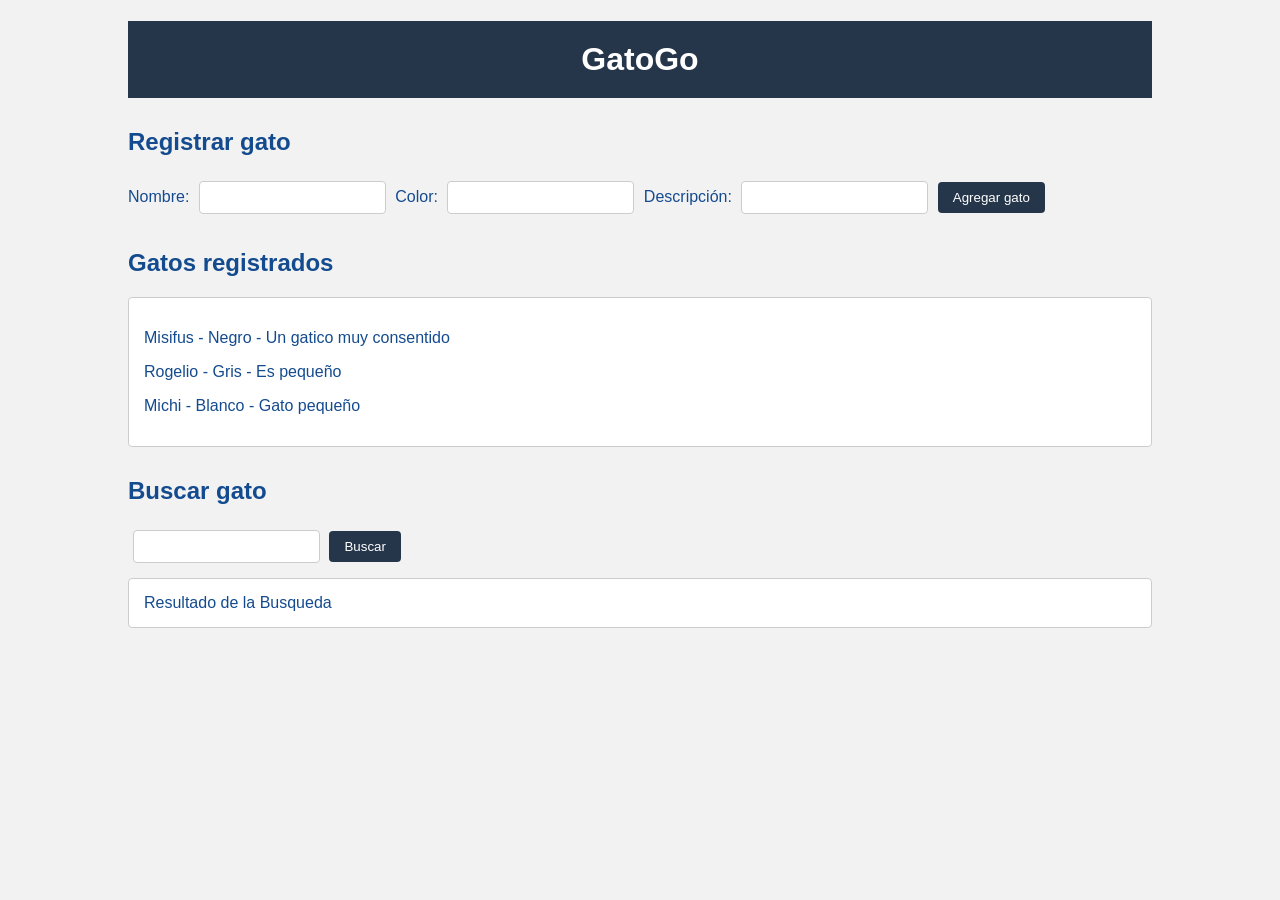
==== index.html @ 8013c33c "Se creo el index, los estilos, y se ingresaron los primeros gatos" ====
<!DOCTYPE html>
<html lang="es">
<head>
    <meta charset="UTF-8">
    <meta name="viewport" content="width=device-width, initial-scale=1.0">
    <title>GatoGo</title>
    <link rel="stylesheet" href="style.css">
</head>
<body>
    <h1> GatoGo</h1>

    <!--FORMULARIO PARA REGISTRAR UN GATO -->

    <h2>Registrar gato</h2>
    <label>Nombre:</label>
    <input type="text" id="nombreGato">

    <label>Color:</label>
    <input type="text" id="colorGato">

    <label>Descripción:</label>
    <input type="text" id="descripcionGato">

    <button id="btnAgregar">Agregar gato</button>


    <!-- RESULTADOS -->

    <h2>Gatos registrados</h2>
    <div id="resultadoRegistro">Registros </div>


    <!-- BUSCAR GATO -->

    <h2>Buscar gato</h2>
    <input type="text" id="buscarGato">
    <button id="btnBuscar">Buscar</button>
    <div id="resultadoBusqueda">
        Resultado de la Busqueda
    </div>


    <script src="gatogo.js"></script>
</body>
</html>
---- style.css ----
body {
    font-family: Arial, sans-serif;
    background-color: #f2f2f2;
    color: #144b8f;
    width: 80%;
    margin: 0 auto;
}

h1 {
    background-color: #26364a;
    color: white;
    text-align: center;
    padding: 20px;
}

h2 {
    margin-top: 30px;
}


input {
    padding: 8px;
    margin: 5px;
    border: 1px solid #ccc;
    border-radius: 4px;
}

button {
    padding: 8px 15px;
    background-color: #26364a;
    color: white;
    border: none;
    border-radius: 4px;
}


#resultadoBusqueda, #resultadoRegistro {
    background-color: white;
    padding: 15px;
    margin-top: 10px;
    border: 1px solid #ccc;
    border-radius: 4px;
}
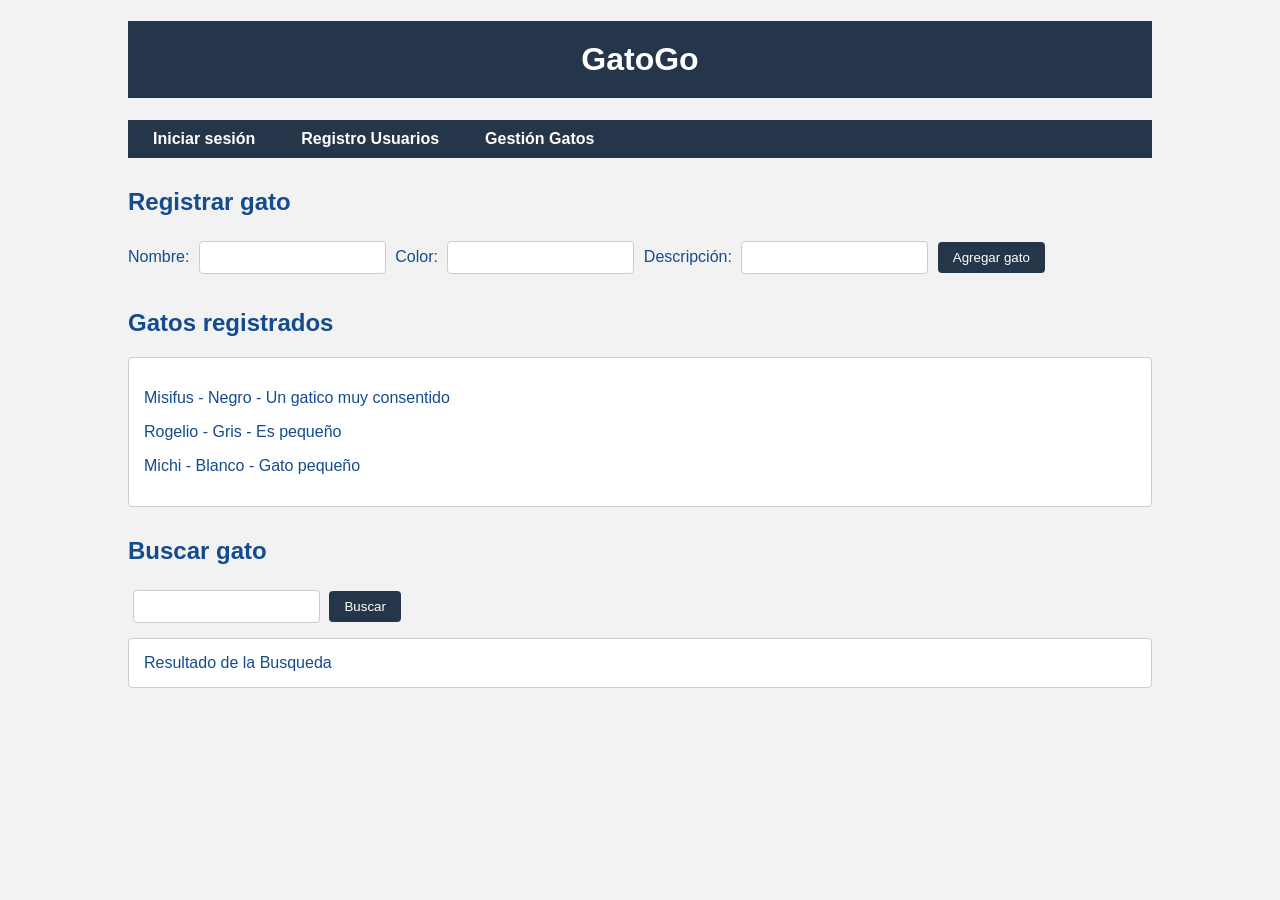
==== commit 229cd821: "Creacion Registro Usuarios" ====
--- a/index.html
+++ b/index.html
@@ -1,45 +1,48 @@
-<!DOCTYPE html>
+<!doctype html>
 <html lang="es">
-<head>
-    <meta charset="UTF-8">
-    <meta name="viewport" content="width=device-width, initial-scale=1.0">
+  <head>
+    <meta charset="UTF-8" />
+    <meta name="viewport" content="width=device-width, initial-scale=1.0" />
     <title>GatoGo</title>
-    <link rel="stylesheet" href="style.css">
-</head>
-<body>
-    <h1> GatoGo</h1>
+    <link rel="stylesheet" href="style.css" />
+    <link rel="html" href="Registro.html">
+  </head>
+  <body>
+    <h1>GatoGo</h1>
 
     <!--FORMULARIO PARA REGISTRAR UN GATO -->
+    <nav class="menu">
+      <ul>
+        <li><a href="#">Iniciar sesión</a></li>
+        <li><a href="Registro.html">Registro Usuarios</a></li>
+        <li><a href="#">Gestión Gatos</a></li>
+      </ul>
+    </nav>
 
     <h2>Registrar gato</h2>
     <label>Nombre:</label>
-    <input type="text" id="nombreGato">
+    <input type="text" id="nombreGato" />
 
     <label>Color:</label>
-    <input type="text" id="colorGato">
+    <input type="text" id="colorGato" />
 
     <label>Descripción:</label>
-    <input type="text" id="descripcionGato">
+    <input type="text" id="descripcionGato" />
 
     <button id="btnAgregar">Agregar gato</button>
-
 
     <!-- RESULTADOS -->
 
     <h2>Gatos registrados</h2>
-    <div id="resultadoRegistro">Registros </div>
-
+    <div id="resultadoRegistro">Registros</div>
 
     <!-- BUSCAR GATO -->
 
     <h2>Buscar gato</h2>
-    <input type="text" id="buscarGato">
+    <input type="text" id="buscarGato" />
     <button id="btnBuscar">Buscar</button>
-    <div id="resultadoBusqueda">
-        Resultado de la Busqueda
-    </div>
-
+    <div id="resultadoBusqueda">Resultado de la Busqueda</div>
 
     <script src="gatogo.js"></script>
-</body>
-</html>+  </body>
+</html>
--- a/style.css
+++ b/style.css
@@ -1,44 +1,96 @@
+body {
+  font-family: Arial, sans-serif;
+  background-color: #f2f2f2;
+  color: #144b8f;
+  width: 80%;
+  margin: 0 auto;
+}
 
-body {
-    font-family: Arial, sans-serif;
-    background-color: #f2f2f2;
-    color: #144b8f;
-    width: 80%;
-    margin: 0 auto;
+.menu ul {
+  list-style-type: none;
+  padding: 0;
+  margin: 0;
+  display: flex;
+  background-color: #26364a;
+  gap: 16px;
+  color: white;
+  padding: 10px;
+}
+
+.menu li a {
+  background-color: #26364a;
+  color: white;
+  text-decoration: none;
+  padding: 10px 15px;
+  border-radius: 4px;
+  font-weight: bold;
+  transition: background-color 0.3s;
 }
 
 h1 {
-    background-color: #26364a;
-    color: white;
-    text-align: center;
-    padding: 20px;
+  background-color: #26364a;
+  color: white;
+  text-align: center;
+  padding: 20px;
 }
 
 h2 {
-    margin-top: 30px;
+  margin-top: 30px;
 }
 
-
 input {
-    padding: 8px;
-    margin: 5px;
-    border: 1px solid #ccc;
-    border-radius: 4px;
+  padding: 8px;
+  margin: 5px;
+  border: 1px solid #ccc;
+  border-radius: 4px;
 }
 
 button {
-    padding: 8px 15px;
-    background-color: #26364a;
-    color: white;
-    border: none;
-    border-radius: 4px;
+  padding: 8px 15px;
+  background-color: #26364a;
+  color: white;
+  border: none;
+  border-radius: 4px;
+  cursor: pointer;
 }
 
+#resultadoBusqueda,
+#resultadoRegistro {
+  background-color: white;
+  padding: 15px;
+  margin-top: 10px;
+  border: 1px solid #ccc;
+  border-radius: 4px;
+}
 
-#resultadoBusqueda, #resultadoRegistro {
-    background-color: white;
-    padding: 15px;
-    margin-top: 10px;
-    border: 1px solid #ccc;
-    border-radius: 4px;
+.contenedor-formulario {
+  background-color: white;
+  padding: 20px;
+  border: 1px solid #ccc;
+  border-radius: 4px;
+  margin-bottom: 20px;
+  display: flex;
+  flex-direction: column;
+  align-items: flex-center;
 }
+#seccion-usuario {
+  background-color: #26364a;
+  color: white;
+  padding: 10px 15px;
+  border-radius: 4px;
+}
+
+.contenedor-formulario label {
+  display: block;
+  margin-top: 15px;
+  font-weight: bold;
+  margin-bottom: 5px;
+}
+
+.contenedor-formulario button {
+  margin-top: 30px;
+  cursor: pointer;
+  font-weight: Bold;
+  padding: 12px 20px;
+  font-size: 16px;
+}
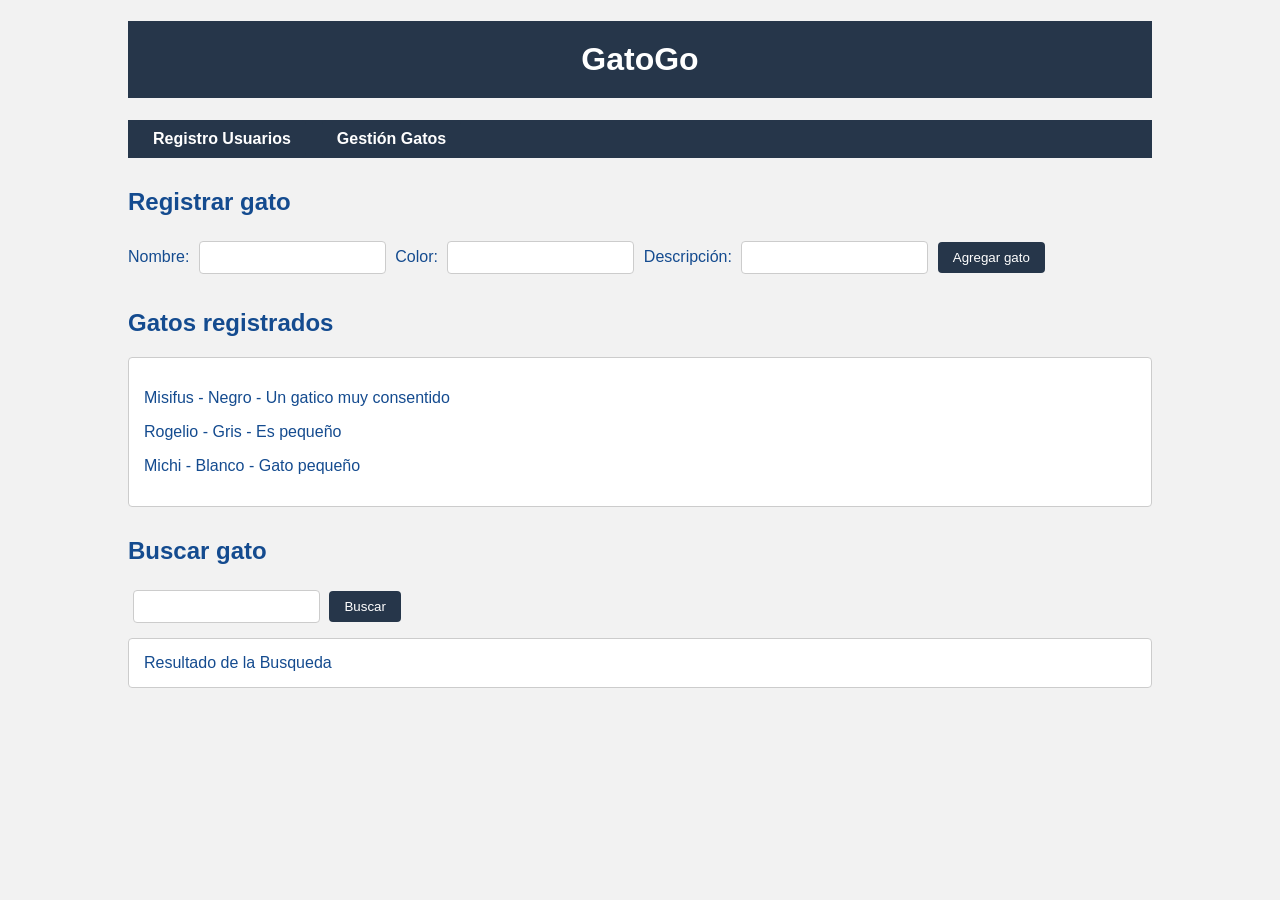
==== commit 30b02b88: "Ocultar iniciar sesion en el nav" ====
--- a/index.html
+++ b/index.html
@@ -13,7 +13,7 @@
     <!--FORMULARIO PARA REGISTRAR UN GATO -->
     <nav class="menu">
       <ul>
-        <li><a href="#">Iniciar sesión</a></li>
+<!--         <li><a href="#">Iniciar sesión</a></li> -->
         <li><a href="Registro.html">Registro Usuarios</a></li>
         <li><a href="#">Gestión Gatos</a></li>
       </ul>
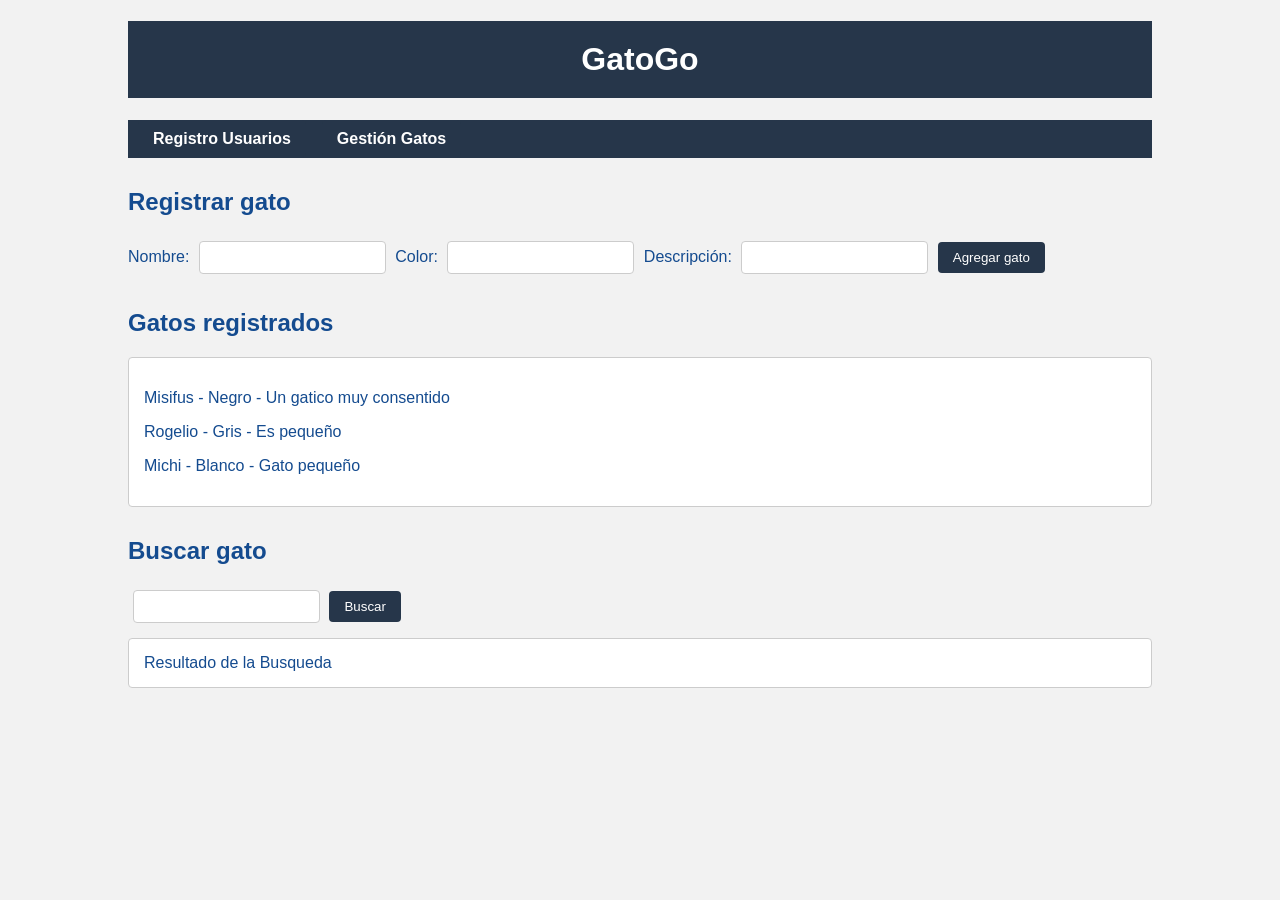
==== commit b25c3cbe: "Modificacion en conversiones de texto" ====
--- a/index.html
+++ b/index.html
@@ -5,7 +5,7 @@
     <meta name="viewport" content="width=device-width, initial-scale=1.0" />
     <title>GatoGo</title>
     <link rel="stylesheet" href="style.css" />
-    <link rel="html" href="Registro.html">
+    <link rel="html" href="Registro.html" />
   </head>
   <body>
     <h1>GatoGo</h1>
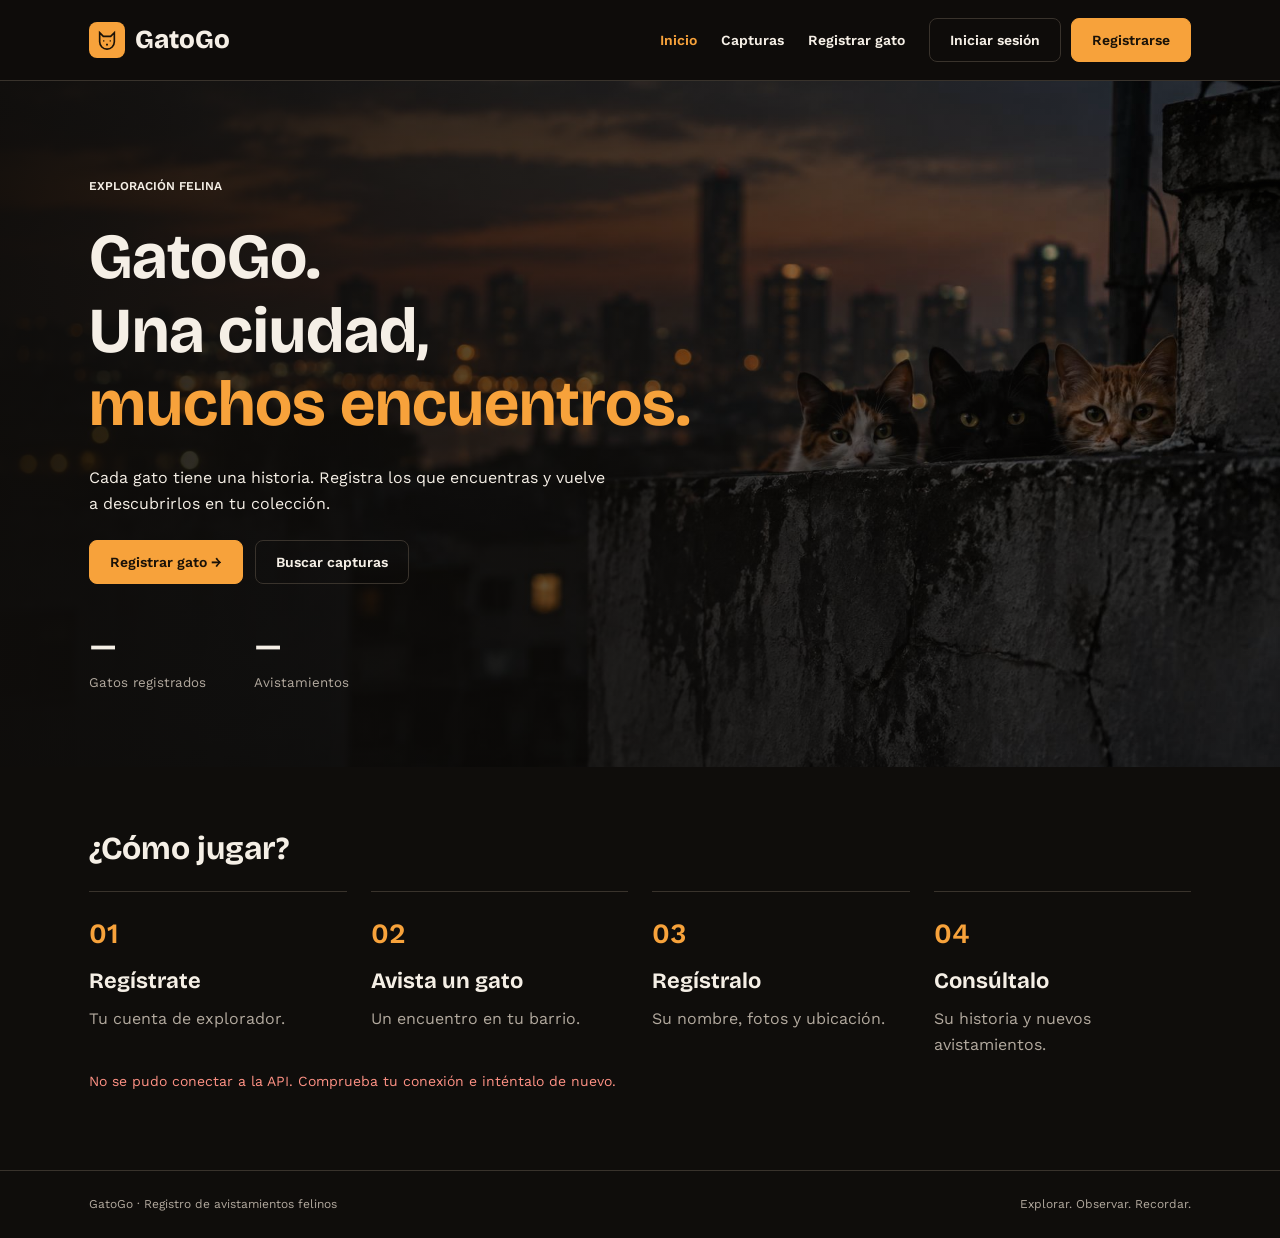
==== commit ceeb3549: "Actualizacion del proyecto" ====
--- a/index.html
+++ b/index.html
@@ -1,48 +1 @@
-<!doctype html>
-<html lang="es">
-  <head>
-    <meta charset="UTF-8" />
-    <meta name="viewport" content="width=device-width, initial-scale=1.0" />
-    <title>GatoGo</title>
-    <link rel="stylesheet" href="style.css" />
-    <link rel="html" href="Registro.html" />
-  </head>
-  <body>
-    <h1>GatoGo</h1>
-
-    <!--FORMULARIO PARA REGISTRAR UN GATO -->
-    <nav class="menu">
-      <ul>
-<!--         <li><a href="#">Iniciar sesión</a></li> -->
-        <li><a href="Registro.html">Registro Usuarios</a></li>
-        <li><a href="#">Gestión Gatos</a></li>
-      </ul>
-    </nav>
-
-    <h2>Registrar gato</h2>
-    <label>Nombre:</label>
-    <input type="text" id="nombreGato" />
-
-    <label>Color:</label>
-    <input type="text" id="colorGato" />
-
-    <label>Descripción:</label>
-    <input type="text" id="descripcionGato" />
-
-    <button id="btnAgregar">Agregar gato</button>
-
-    <!-- RESULTADOS -->
-
-    <h2>Gatos registrados</h2>
-    <div id="resultadoRegistro">Registros</div>
-
-    <!-- BUSCAR GATO -->
-
-    <h2>Buscar gato</h2>
-    <input type="text" id="buscarGato" />
-    <button id="btnBuscar">Buscar</button>
-    <div id="resultadoBusqueda">Resultado de la Busqueda</div>
-
-    <script src="gatogo.js"></script>
-  </body>
-</html>
+<!DOCTYPE html><html lang="es"><head><meta charset="utf-8"><meta name="viewport" content="width=device-width, initial-scale=1"><title>GatoGo · Avistamientos felinos — GatoGo</title><meta name="description" content="Registra gatos y consulta nuevos avistamientos."><meta property="og:title" content="GatoGo · Avistamientos felinos — GatoGo"><meta property="og:description" content="Registra gatos y consulta nuevos avistamientos."><meta property="og:type" content="website"><meta name="twitter:card" content="summary_large_image"><link rel="preconnect" href="https://fonts.googleapis.com"><link href="https://fonts.googleapis.com/css2?family=Bricolage+Grotesque:wght@600;800&family=Work+Sans:wght@400;500;600&display=swap" rel="stylesheet"><link rel="stylesheet" href="css/styles.css"></head><body data-page="home"><main><section class="hero"><div class="container"><p class="eyebrow">Exploración felina</p><h1>GatoGo.<br>Una ciudad,<br><em>muchos encuentros.</em></h1><p>Cada gato tiene una historia. Registra los que encuentras y vuelve a descubrirlos en tu colección.</p><div class="actions"><a class="btn btn-primary" href="registrar.html">Registrar gato →</a><a class="btn btn-outline" href="capturas.html">Buscar capturas</a></div><div class="stats"><div><b id="s-cats">—</b><small>Gatos registrados</small></div><div><b id="s-sightings">—</b><small>Avistamientos</small></div></div></div></section><section class="block"><div class="container"><h2 class="section-title">¿Cómo jugar?</h2><div class="steps"><a href="registro.html" class="step"><h3>Regístrate</h3><p class="muted">Tu cuenta de explorador.</p></a><div class="step"><h3>Avista un gato</h3><p class="muted">Un encuentro en tu barrio.</p></div><a href="registrar.html" class="step"><h3>Regístralo</h3><p class="muted">Su nombre, fotos y ubicación.</p></a><a href="capturas.html" class="step"><h3>Consúltalo</h3><p class="muted">Su historia y nuevos avistamientos.</p></a></div><p id="status" class="status" role="status" aria-live="polite"></p></div></section><section id="ultimas" class="block hidden"><div class="container"><div class="head"><h2 class="section-title">Últimas capturas</h2><a href="capturas.html" class="link">Ver todas →</a></div><div class="grid" id="ultimas-grid"></div></div></section></main><script src="js/config.js"></script><script src="js/domain.js"></script><script src="js/api.js"></script><script src="js/app.js"></script></body></html>
--- a/css/styles.css
+++ b/css/styles.css
@@ -0,0 +1,6 @@
+:root{--bg:#0f0d0b;--fg:#f5efe6;--card:#1a1714;--primary:#f7a23b;--primary-fg:#1a1208;--muted:#24201c;--muted-fg:#b2a99e;--accent:rgba(247,162,59,.12);--border:#39332c;--danger:#ff9285;--radius:8px;--overlay:rgba(15,13,11,.9);--ring:rgba(247,162,59,.3);--hero-shade:linear-gradient(90deg,rgba(15,13,11,.94),rgba(15,13,11,.55) 55%,rgba(15,13,11,.12));--shadow:0 12px 30px -20px rgba(0,0,0,.6)}
+*{box-sizing:border-box;margin:0;padding:0}body{font-family:'Work Sans',Arial,sans-serif;background:var(--bg);color:var(--fg);line-height:1.6}h1,h2,h3,.logo{font-family:'Bricolage Grotesque',Arial,sans-serif;letter-spacing:0;line-height:1.15}a{color:inherit;text-decoration:none}img{max-width:100%;display:block}button,input,select,textarea{font:inherit;color:inherit}button,a,input,select,textarea{touch-action:manipulation}button:disabled{opacity:.6;cursor:wait}.container{max-width:1150px;margin:auto;padding:0 24px}header{position:sticky;top:0;z-index:50;background:var(--overlay);backdrop-filter:blur(12px);border-bottom:1px solid var(--border)}.nav{display:flex;align-items:center;justify-content:space-between;min-height:80px;position:relative;gap:20px}.logo{display:flex;align-items:center;gap:10px;font-size:26px;font-weight:800}.mark{display:grid;place-items:center;width:36px;height:36px;background:var(--primary);color:var(--primary-fg);border-radius:8px}.links,.auth{display:flex;gap:24px;align-items:center}.auth{gap:10px}.link{font-size:14px;font-weight:600}.link:hover,.link.active{color:var(--primary)}.menu-btn{display:none;border:0;background:none;font-size:25px;cursor:pointer}.btn{display:inline-flex;align-items:center;justify-content:center;gap:8px;min-height:44px;padding:9px 20px;border:1px solid var(--border);border-radius:var(--radius);cursor:pointer;font-weight:600;font-size:14px;background:transparent;transition:background .2s,color .2s}.btn-primary{background:var(--primary);border-color:var(--primary);color:var(--primary-fg)}.btn:hover{filter:brightness(1.12)}.btn-outline:hover{background:var(--muted)}.w-full{width:100%}.hero{position:relative;min-height:min(75vh,700px);display:flex;align-items:center;background:url('../img/hero.jpg') center/cover}.hero:before{content:'';position:absolute;inset:0;background:var(--hero-shade)}.hero .container{width:100%;position:relative;padding-top:72px;padding-bottom:72px}.eyebrow{font-size:12px;text-transform:uppercase;letter-spacing:0;color:var(--primary);font-weight:600;margin-bottom:16px}.hero h1{font-size:64px;max-width:650px}.hero h1 em{font-style:normal;color:var(--primary)}.hero p{max-width:520px;color:var(--fg);margin:24px 0}.actions{display:flex;flex-wrap:wrap;gap:12px}.stats{display:flex;gap:48px;margin-top:40px}.stats b{display:block;font-size:28px}.stats small,.muted,.small{color:var(--muted-fg)}.small{font-size:14px}.block{padding:64px 0}.section-title{font-size:32px;margin-bottom:24px}.steps{display:grid;grid-template-columns:repeat(4,1fr);gap:24px;counter-reset:step}.step{border-top:1px solid var(--border);padding-top:20px}.step:before{counter-increment:step;content:'0' counter(step);color:var(--primary);font-size:28px;font-weight:600}.step h3{margin:12px 0;font-size:22px}.page{padding-top:56px;padding-bottom:72px;min-height:calc(100vh - 180px)}.head{display:flex;align-items:flex-end;justify-content:space-between;gap:24px;flex-wrap:wrap}.head h1{font-size:42px}.head p{margin-top:8px}.toolbar{display:flex;gap:16px;margin:32px 0}.toolbar input{flex:1}.toolbar select{width:220px}.input{width:100%;background:var(--bg);border:1px solid var(--border);border-radius:6px;padding:11px 14px;min-height:46px;outline:none}.input:focus{border-color:var(--primary);box-shadow:0 0 0 3px var(--ring)}.input:disabled{opacity:.5}select.input option{background:var(--card)}label{display:block}label>span,.label{display:block;font-size:14px;font-weight:600;margin-bottom:8px}.grid{display:grid;grid-template-columns:repeat(3,minmax(0,1fr));gap:24px}.card{background:var(--card);border:1px solid var(--border);border-radius:var(--radius);overflow:hidden}.cat .image-wrap{aspect-ratio:4/3;position:relative;overflow:hidden}.cat .image-wrap img{height:100%;width:100%;object-fit:cover;transition:transform .3s}.cat:hover .image-wrap img{transform:scale(1.03)}.example{position:absolute;bottom:12px;left:12px;max-width:calc(100% - 24px);font-size:11px;background:var(--overlay);padding:3px 8px;border-radius:4px;color:var(--fg)}.cat .body{padding:20px}.cat .top{display:flex;align-items:center;justify-content:space-between;gap:8px}.cat h2{font-size:23px;overflow-wrap:anywhere}.chip{font-size:11px;padding:3px 8px;color:var(--primary);background:var(--accent);border-radius:4px;max-width:55%}.desc{font-size:14px;color:var(--muted-fg);margin:12px 0;display:-webkit-box;-webkit-line-clamp:2;-webkit-box-orient:vertical;overflow:hidden;min-height:44px}.loc{font-size:13px;overflow-wrap:anywhere}.meta{font-size:12px;color:var(--muted-fg);margin:8px 0 20px}.cat .btn{width:100%;justify-content:space-between}.empty{padding:64px 0;text-align:center;grid-column:1/-1}.empty h2{margin-bottom:12px}.error{color:var(--danger);font-size:14px;overflow-wrap:anywhere}.notice{border-left:2px solid var(--primary);padding:10px 16px;background:var(--accent);font-size:13px;color:var(--muted-fg);margin:20px 0}.status{min-height:24px;margin:12px 0;font-size:14px}.form{display:flex;flex-direction:column;gap:20px;margin-top:28px}.form.narrow{max-width:440px;margin:0 auto}.form h1{font-size:36px}.form .btn{align-self:flex-start}.center{padding:64px 24px;min-height:calc(100vh - 180px)}.row{display:grid;grid-template-columns:repeat(2,minmax(0,1fr));gap:20px}.location-grid{display:grid;grid-template-columns:repeat(3,minmax(0,1fr));gap:16px}.location-grid label:last-child{grid-column:1/-1}.form-page{max-width:780px}.photos{display:grid;grid-template-columns:repeat(4,minmax(0,1fr));gap:12px}.photo{position:relative;aspect-ratio:1;border-radius:6px;overflow:hidden}.photo img{width:100%;height:100%;object-fit:cover}.photo button{position:absolute;top:5px;right:5px;border:0;background:var(--overlay);width:30px;height:30px;border-radius:4px;cursor:pointer}.upload{display:flex;align-items:center;justify-content:center;flex-direction:column;aspect-ratio:1;border:1px dashed var(--border);border-radius:6px;cursor:pointer}.upload input{width:1px;height:1px;opacity:0;position:absolute}.upload:focus-within{outline:2px solid var(--primary)}.upload span{font-size:24px}.upload small{font-size:12px}.hidden{display:none!important}.back{display:inline-flex;color:var(--muted-fg);font-size:14px;margin-bottom:28px}.detail{display:grid;grid-template-columns:1fr 1fr;gap:48px;align-items:start}.detail-photo{position:relative}.detail-photo>img{aspect-ratio:4/3;width:100%;height:auto;object-fit:cover;border-radius:8px}.detail h1{font-size:44px;margin:12px 0 20px;overflow-wrap:anywhere}.detail p{overflow-wrap:anywhere}.detail dl{margin:24px 0;display:grid;gap:14px}.detail dt{font-size:12px;color:var(--muted-fg)}.detail dd{font-size:15px}.gallery{display:flex;flex-wrap:wrap;gap:12px;margin-top:16px}.gallery a{width:80px;height:70px}.gallery img{width:100%;height:100%;object-fit:cover;border-radius:4px}.detail-section{padding:48px 0;border-top:1px solid var(--border);margin-top:48px}.history{list-style:none}.history li{display:grid;grid-template-columns:130px 1fr;gap:24px;padding:24px 0;border-bottom:1px solid var(--border)}.history time{color:var(--primary);font-size:14px}.history p{margin-top:4px;font-size:14px;overflow-wrap:anywhere}footer{border-top:1px solid var(--border);padding:24px;color:var(--muted-fg);font-size:12px}footer .container{display:flex;justify-content:space-between;gap:12px;flex-wrap:wrap}a:focus-visible,button:focus-visible{outline:2px solid var(--primary);outline-offset:4px}
+@media(max-width:900px){.links{gap:16px}.auth .small{display:none}.grid{grid-template-columns:repeat(2,minmax(0,1fr))}.steps{grid-template-columns:repeat(2,1fr)}.detail{gap:24px}.hero h1{font-size:52px}}
+@media(max-width:760px){.menu-btn{display:block}.links{display:none;position:absolute;top:100%;left:0;right:0;background:var(--bg);padding:24px;align-items:stretch;flex-direction:column;border:1px solid var(--border)}.links.open{display:flex}.auth{flex-wrap:wrap}.hero h1{font-size:44px}.detail{grid-template-columns:1fr}.location-grid{grid-template-columns:1fr}.detail h1{font-size:36px}.nav{min-height:70px}.history li{grid-template-columns:1fr;gap:8px}}
+@media(max-width:560px){.container{padding-left:20px;padding-right:20px}.grid,.row{grid-template-columns:1fr}.toolbar{flex-direction:column}.toolbar select{width:100%}.head h1{font-size:34px}.hero h1{font-size:38px}.hero .container{padding-top:48px;padding-bottom:48px}.hero{min-height:650px}.photos{grid-template-columns:repeat(2,1fr)}.stats{gap:24px}.steps{gap:20px}.step h3{font-size:19px}.step p{font-size:14px}.page{padding-top:32px}.btn{padding:10px 16px}.detail-section{margin-top:32px;padding-top:32px}}
+@media(prefers-reduced-motion:reduce){*,*:before,*:after{animation:none!important;transition:none!important}}
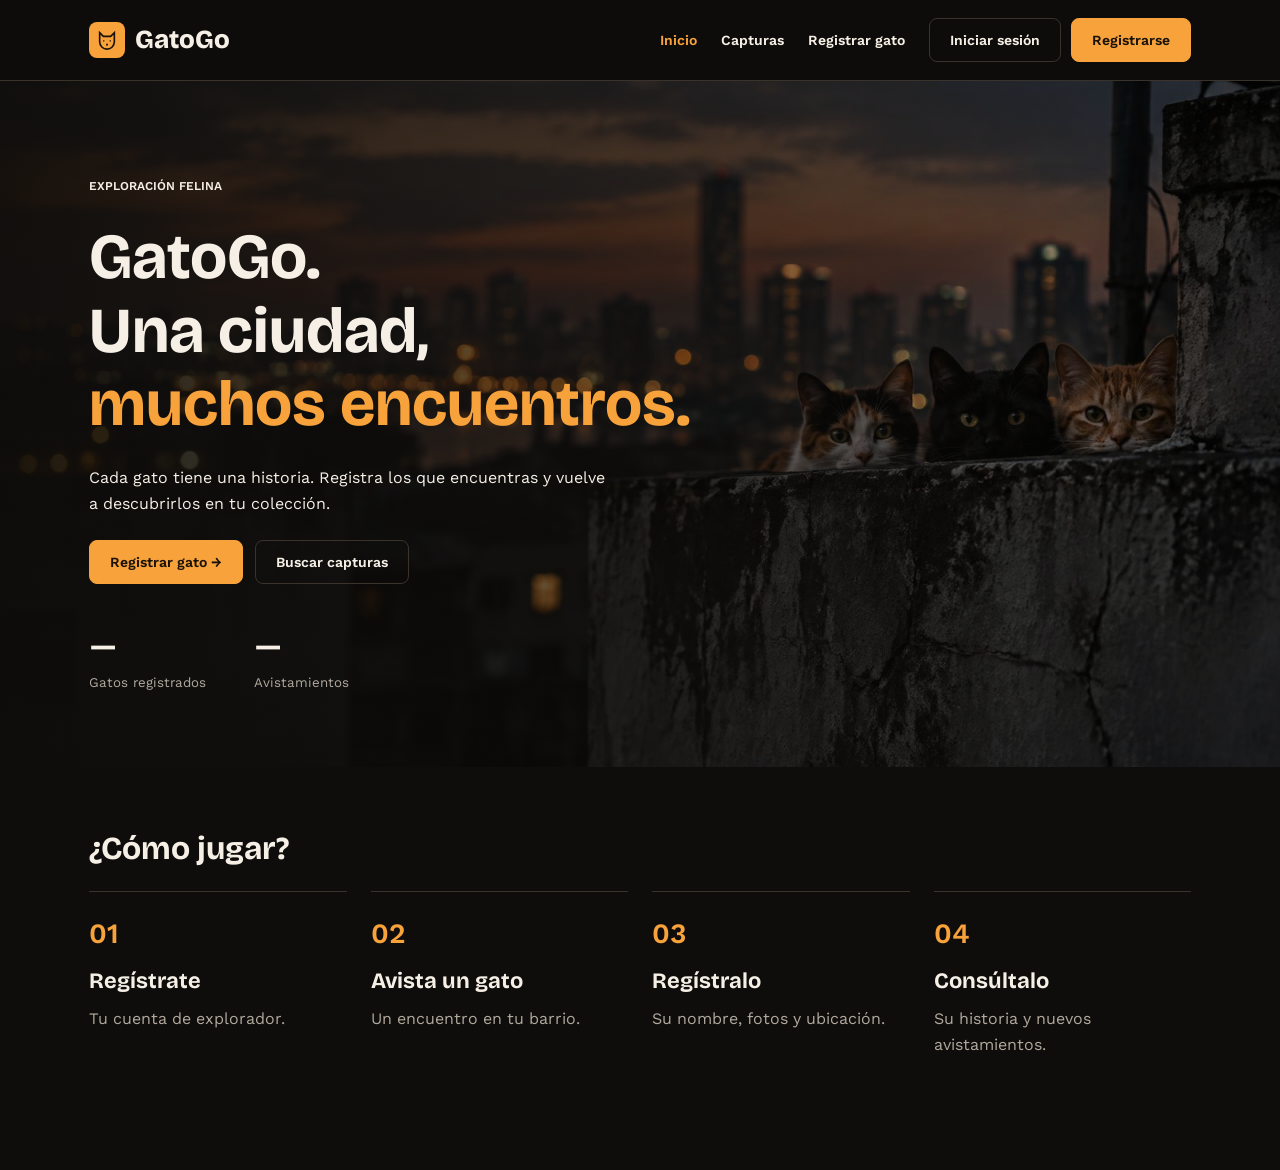
==== commit 866f6d34: "Inicio de sesion Completo" ====
--- a/index.html
+++ b/index.html
@@ -1 +1,86 @@
-<!DOCTYPE html><html lang="es"><head><meta charset="utf-8"><meta name="viewport" content="width=device-width, initial-scale=1"><title>GatoGo · Avistamientos felinos — GatoGo</title><meta name="description" content="Registra gatos y consulta nuevos avistamientos."><meta property="og:title" content="GatoGo · Avistamientos felinos — GatoGo"><meta property="og:description" content="Registra gatos y consulta nuevos avistamientos."><meta property="og:type" content="website"><meta name="twitter:card" content="summary_large_image"><link rel="preconnect" href="https://fonts.googleapis.com"><link href="https://fonts.googleapis.com/css2?family=Bricolage+Grotesque:wght@600;800&family=Work+Sans:wght@400;500;600&display=swap" rel="stylesheet"><link rel="stylesheet" href="css/styles.css"></head><body data-page="home"><main><section class="hero"><div class="container"><p class="eyebrow">Exploración felina</p><h1>GatoGo.<br>Una ciudad,<br><em>muchos encuentros.</em></h1><p>Cada gato tiene una historia. Registra los que encuentras y vuelve a descubrirlos en tu colección.</p><div class="actions"><a class="btn btn-primary" href="registrar.html">Registrar gato →</a><a class="btn btn-outline" href="capturas.html">Buscar capturas</a></div><div class="stats"><div><b id="s-cats">—</b><small>Gatos registrados</small></div><div><b id="s-sightings">—</b><small>Avistamientos</small></div></div></div></section><section class="block"><div class="container"><h2 class="section-title">¿Cómo jugar?</h2><div class="steps"><a href="registro.html" class="step"><h3>Regístrate</h3><p class="muted">Tu cuenta de explorador.</p></a><div class="step"><h3>Avista un gato</h3><p class="muted">Un encuentro en tu barrio.</p></div><a href="registrar.html" class="step"><h3>Regístralo</h3><p class="muted">Su nombre, fotos y ubicación.</p></a><a href="capturas.html" class="step"><h3>Consúltalo</h3><p class="muted">Su historia y nuevos avistamientos.</p></a></div><p id="status" class="status" role="status" aria-live="polite"></p></div></section><section id="ultimas" class="block hidden"><div class="container"><div class="head"><h2 class="section-title">Últimas capturas</h2><a href="capturas.html" class="link">Ver todas →</a></div><div class="grid" id="ultimas-grid"></div></div></section></main><script src="js/config.js"></script><script src="js/domain.js"></script><script src="js/api.js"></script><script src="js/app.js"></script></body></html>+<!doctype html>
+<html lang="es">
+  <head>
+    <meta charset="utf-8" />
+    <meta name="viewport" content="width=device-width, initial-scale=1" />
+    <title>GatoGo · Avistamientos felinos — GatoGo</title>
+    <meta
+      name="description"
+      content="Registra gatos y consulta nuevos avistamientos."
+    />
+    <meta
+      property="og:title"
+      content="GatoGo · Avistamientos felinos — GatoGo"
+    />
+    <meta
+      property="og:description"
+      content="Registra gatos y consulta nuevos avistamientos."
+    />
+    <meta property="og:type" content="website" />
+    <meta name="twitter:card" content="summary_large_image" />
+    <link rel="preconnect" href="https://fonts.googleapis.com" />
+    <link
+      href="https://fonts.googleapis.com/css2?family=Bricolage+Grotesque:wght@600;800&family=Work+Sans:wght@400;500;600&display=swap"
+      rel="stylesheet"
+    />
+    <link rel="stylesheet" href="css/styles.css" />
+  </head>
+  <body data-page="home">
+    <main>
+      <section class="hero">
+        <div class="container">
+          <p class="eyebrow">Exploración felina</p>
+          <h1>GatoGo.<br />Una ciudad,<br /><em>muchos encuentros.</em></h1>
+          <p>
+            Cada gato tiene una historia. Registra los que encuentras y vuelve a
+            descubrirlos en tu colección.
+          </p>
+          <div class="actions">
+            <a class="btn btn-primary" href="registrar.html">Registrar gato →</a
+            ><a class="btn btn-outline" href="capturas.html">Buscar capturas</a>
+          </div>
+          <div class="stats">
+            <div><b id="s-cats">—</b><small>Gatos registrados</small></div>
+            <div><b id="s-sightings">—</b><small>Avistamientos</small></div>
+          </div>
+        </div>
+      </section>
+      <section class="block">
+        <div class="container">
+          <h2 class="section-title">¿Cómo jugar?</h2>
+          <div class="steps">
+            <a href="registro.html" class="step"
+              ><h3>Regístrate</h3>
+              <p class="muted">Tu cuenta de explorador.</p></a
+            >
+            <div class="step">
+              <h3>Avista un gato</h3>
+              <p class="muted">Un encuentro en tu barrio.</p>
+            </div>
+            <a href="registrar.html" class="step"
+              ><h3>Regístralo</h3>
+              <p class="muted">Su nombre, fotos y ubicación.</p></a
+            ><a href="capturas.html" class="step"
+              ><h3>Consúltalo</h3>
+              <p class="muted">Su historia y nuevos avistamientos.</p></a
+            >
+          </div>
+          <p id="status" class="status" role="status" aria-live="polite"></p>
+        </div>
+      </section>
+      <section id="ultimas" class="block hidden">
+        <div class="container">
+          <div class="head">
+            <h2 class="section-title">Últimas capturas</h2>
+            <a href="capturas.html" class="link">Ver todas →</a>
+          </div>
+          <div class="grid" id="ultimas-grid"></div>
+        </div>
+      </section>
+    </main>
+    <script src="js/config.js"></script>
+    <script src="js/domain.js"></script>
+    <script src="js/api.js"></script>
+    <script src="js/app.js"></script>
+  </body>
+</html>
